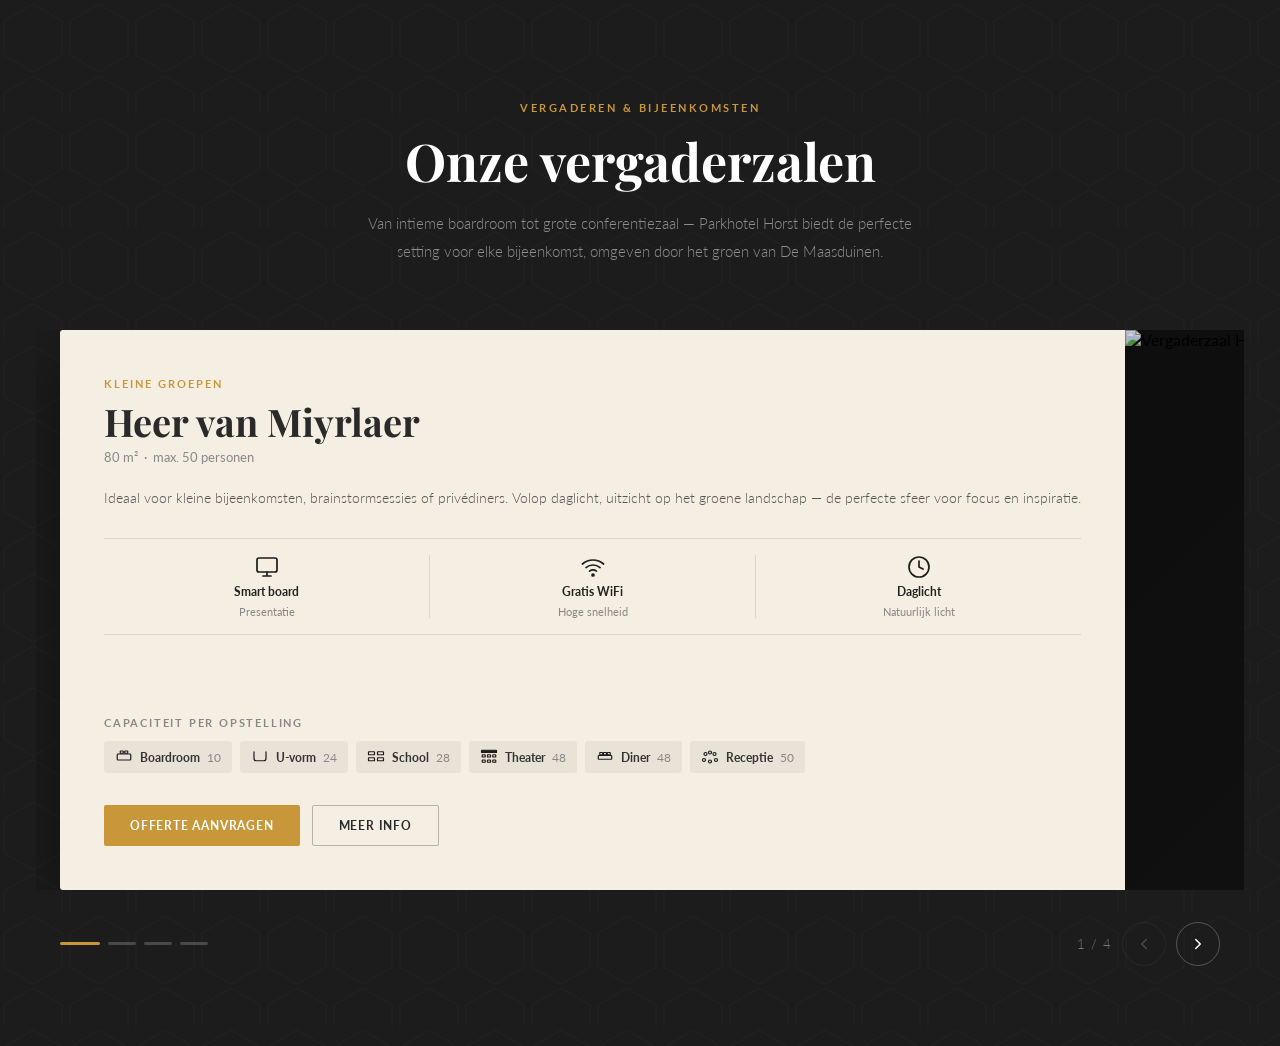
==== vergaderzalen-block-v2.html @ b18aab43 "Add vergaderzalen-block-v2: redesign met UI/UX Pro Max skill" ====
<!DOCTYPE html>
<html lang="nl">
<head>
  <meta charset="UTF-8">
  <meta name="viewport" content="width=device-width, initial-scale=1.0">
  <title>Onze vergaderzalen — Parkhotel Horst</title>
  <link rel="preconnect" href="https://fonts.googleapis.com">
  <link rel="preconnect" href="https://fonts.gstatic.com" crossorigin>
  <link href="https://fonts.googleapis.com/css2?family=Playfair+Display:wght@400;600;700&family=Lato:wght@300;400;700&display=swap" rel="stylesheet">
  <style>

/* ═══════════════════════════════════
   RESET & BASE
═══════════════════════════════════ */
*, *::before, *::after { box-sizing: border-box; margin: 0; padding: 0; }
body { font-family: 'Lato', sans-serif; background: #1c1c1c; -webkit-font-smoothing: antialiased; }
img { display: block; max-width: 100%; }
a { text-decoration: none; color: inherit; }
ul { list-style: none; }
button { cursor: pointer; font-family: inherit; }

/* ═══════════════════════════════════
   DESIGN TOKENS
═══════════════════════════════════ */
:root {
  --dark:   #1c1c1c;
  --cream:  #f5efe3;
  --gold:   #c8973a;
  --gold-h: #a97d28;
  --text:   #2a2a2a;
  --muted:  #888;
  --border: rgba(0,0,0,0.10);
  --max:    1160px;
  --radius: 2px;
}

/* ═══════════════════════════════════
   SECTIE
═══════════════════════════════════ */
.vz-section {
  background-color: var(--dark);
  background-image: url("data:image/svg+xml,%3Csvg xmlns='http://www.w3.org/2000/svg' width='66' height='114'%3E%3Cpath d='M33 4 L62 21 L62 55 L33 72 L4 55 L4 21 Z' fill='none' stroke='%23ffffff' stroke-width='0.5' opacity='0.05'/%3E%3Cpath d='M33 76 L62 93 L62 127 L33 144 L4 127 L4 93 Z' fill='none' stroke='%23ffffff' stroke-width='0.5' opacity='0.05'/%3E%3C/svg%3E");
  padding: 96px 24px 80px;
  overflow: hidden;
}

.vz-container {
  max-width: var(--max);
  margin: 0 auto;
}

/* ═══════════════════════════════════
   HEADER
═══════════════════════════════════ */
.vz-header {
  text-align: center;
  margin-bottom: 64px;
}

.vz-header__label {
  display: inline-block;
  font-size: 11px;
  font-weight: 700;
  letter-spacing: 2.5px;
  text-transform: uppercase;
  color: var(--gold);
  margin-bottom: 18px;
}

.vz-header h2 {
  font-family: 'Playfair Display', serif;
  font-size: clamp(32px, 5vw, 52px);
  font-weight: 700;
  color: #fff;
  line-height: 1.12;
  margin-bottom: 20px;
}

.vz-header p {
  color: rgba(255,255,255,0.5);
  font-size: 15px;
  line-height: 1.85;
  max-width: 560px;
  margin: 0 auto;
  font-weight: 300;
}

/* ═══════════════════════════════════
   SLIDER
═══════════════════════════════════ */
.vz-slider-outer {
  overflow: hidden;
  /* negatieve margin + padding zodat volgende slide ietsje piept */
  margin: 0 -24px;
  padding: 0 24px;
}

.vz-slider {
  display: flex;
  gap: 0;
  transition: transform 0.55s cubic-bezier(0.4, 0, 0.2, 1);
  will-change: transform;
}

/* ═══════════════════════════════════
   SLIDE
═══════════════════════════════════ */
.vz-slide {
  min-width: 100%;
  flex-shrink: 0;
  display: grid;
  grid-template-columns: 5fr 4fr;
  min-height: 560px;
  border-radius: 3px;
  overflow: hidden;
  box-shadow: 0 24px 64px rgba(0,0,0,0.45);
}

/* ═══════════════════════════════════
   KAART (links)
═══════════════════════════════════ */
.vz-card {
  background: var(--cream);
  padding: 48px 44px 44px;
  display: flex;
  flex-direction: column;
  gap: 0;
}

/* Zaal-label boven titel */
.vz-card__tag {
  font-size: 10.5px;
  font-weight: 700;
  letter-spacing: 2px;
  text-transform: uppercase;
  color: var(--gold);
  margin-bottom: 10px;
}

.vz-card__title {
  font-family: 'Playfair Display', serif;
  font-size: clamp(26px, 3.5vw, 38px);
  font-weight: 700;
  color: var(--text);
  line-height: 1.15;
  margin-bottom: 6px;
}

.vz-card__meta {
  font-size: 12.5px;
  color: var(--muted);
  font-weight: 400;
  margin-bottom: 20px;
}

.vz-card__desc {
  font-size: 14px;
  color: #555;
  line-height: 1.8;
  margin-bottom: 28px;
  font-weight: 300;
}

/* ── Faciliteiten bar ── */
.vz-icons {
  display: flex;
  border-top: 1px solid var(--border);
  border-bottom: 1px solid var(--border);
  padding: 16px 0;
  margin-bottom: 28px;
  gap: 0;
}

.vz-icon {
  flex: 1;
  display: flex;
  flex-direction: column;
  align-items: center;
  gap: 6px;
  text-align: center;
  padding: 0 10px;
}

.vz-icon + .vz-icon {
  border-left: 1px solid var(--border);
}

.vz-icon svg {
  width: 24px;
  height: 24px;
  color: var(--dark);
  flex-shrink: 0;
}

.vz-icon__label {
  font-size: 12px;
  font-weight: 700;
  color: #222;
  line-height: 1.2;
}

.vz-icon__sub {
  font-size: 11px;
  color: var(--muted);
  line-height: 1.2;
}

/* ── Capaciteit tabs ── */
.vz-cap {
  margin-bottom: 32px;
  margin-top: auto;
}

.vz-cap__title {
  font-size: 10.5px;
  font-weight: 700;
  letter-spacing: 1.8px;
  text-transform: uppercase;
  color: var(--muted);
  margin-bottom: 12px;
}

.vz-cap__grid {
  display: flex;
  flex-wrap: wrap;
  gap: 8px;
}

.vz-cap__item {
  display: flex;
  align-items: center;
  gap: 7px;
  background: rgba(0,0,0,0.05);
  border-radius: 3px;
  padding: 7px 11px;
}

.vz-cap__item svg {
  width: 18px;
  height: 18px;
  flex-shrink: 0;
  color: var(--dark);
}

.vz-cap__name {
  font-size: 12px;
  font-weight: 700;
  color: #333;
  white-space: nowrap;
}

.vz-cap__num {
  font-size: 11.5px;
  color: var(--muted);
  white-space: nowrap;
}

/* ── Knoppen ── */
.vz-btns {
  display: flex;
  gap: 12px;
  flex-wrap: wrap;
}

.btn-gold {
  display: inline-flex;
  align-items: center;
  padding: 13px 26px;
  background: var(--gold);
  color: #fff;
  font-size: 12px;
  font-weight: 700;
  letter-spacing: 0.8px;
  text-transform: uppercase;
  border: none;
  border-radius: var(--radius);
  transition: background 0.2s;
  white-space: nowrap;
}
.btn-gold:hover { background: var(--gold-h); }

.btn-outline {
  display: inline-flex;
  align-items: center;
  padding: 12px 26px;
  background: transparent;
  color: var(--text);
  font-size: 12px;
  font-weight: 700;
  letter-spacing: 0.8px;
  text-transform: uppercase;
  border: 1.5px solid rgba(0,0,0,0.25);
  border-radius: var(--radius);
  transition: all 0.2s;
  white-space: nowrap;
}
.btn-outline:hover { border-color: var(--dark); background: var(--dark); color: #fff; }

/* ═══════════════════════════════════
   FOTO (rechts)
═══════════════════════════════════ */
.vz-photo {
  position: relative;
  overflow: hidden;
  background: #111;
}

.vz-photo img {
  position: absolute;
  inset: 0;
  width: 100%;
  height: 100%;
  object-fit: cover;
  transition: transform 0.8s ease;
}

.vz-slide:hover .vz-photo img {
  transform: scale(1.04);
}

/* Subtiel gradient overlay voor diepte */
.vz-photo::after {
  content: '';
  position: absolute;
  inset: 0;
  background: linear-gradient(135deg, rgba(0,0,0,0.18) 0%, transparent 60%);
  pointer-events: none;
}

/* ═══════════════════════════════════
   NAV
═══════════════════════════════════ */
.vz-nav {
  display: flex;
  align-items: center;
  justify-content: space-between;
  margin-top: 32px;
}

.vz-dots {
  display: flex;
  gap: 8px;
}

.vz-dot {
  width: 28px;
  height: 3px;
  background: rgba(255,255,255,0.2);
  border: none;
  border-radius: 2px;
  padding: 0;
  transition: background 0.3s, width 0.3s;
  cursor: pointer;
}
.vz-dot.active {
  background: var(--gold);
  width: 40px;
}

.vz-arrows {
  display: flex;
  align-items: center;
  gap: 10px;
}

.vz-counter {
  font-size: 13px;
  color: rgba(255,255,255,0.4);
  letter-spacing: 1px;
  font-weight: 300;
  min-width: 36px;
  text-align: center;
}

.vz-arrow {
  width: 44px;
  height: 44px;
  border-radius: 50%;
  border: 1.5px solid rgba(255,255,255,0.25);
  background: transparent;
  color: #fff;
  display: flex;
  align-items: center;
  justify-content: center;
  transition: border-color 0.2s, color 0.2s, background 0.2s;
}
.vz-arrow:hover:not(:disabled) {
  border-color: var(--gold);
  color: var(--gold);
}
.vz-arrow:disabled { opacity: 0.2; cursor: default; }

.vz-arrow svg {
  width: 18px;
  height: 18px;
}

/* ═══════════════════════════════════
   MOBILE ≤ 860px
═══════════════════════════════════ */
@media (max-width: 860px) {
  .vz-section { padding: 64px 16px 56px; }
  .vz-header { margin-bottom: 44px; }
  .vz-slider-outer { margin: 0 -16px; padding: 0 16px; }

  .vz-slide {
    grid-template-columns: 1fr;
    grid-template-rows: 240px auto;
    min-height: unset;
  }

  .vz-photo { order: -1; position: relative; min-height: 240px; }
  .vz-photo img { position: absolute; }

  .vz-card { padding: 28px 20px 32px; }
  .vz-card__desc { margin-bottom: 20px; }

  .vz-cap__grid { gap: 6px; }
  .vz-cap__item { padding: 6px 9px; }

  .vz-nav { margin-top: 24px; }
}

@media (max-width: 480px) {
  .vz-btns { flex-direction: column; }
  .btn-gold, .btn-outline { justify-content: center; }
  .vz-slide { grid-template-rows: 200px auto; }
}

  </style>
</head>
<body>

<section class="vz-section">
  <div class="vz-container">

    <!-- HEADER -->
    <div class="vz-header">
      <span class="vz-header__label">Vergaderen &amp; Bijeenkomsten</span>
      <h2>Onze vergaderzalen</h2>
      <p>Van intieme boardroom tot grote conferentiezaal — Parkhotel Horst biedt de perfecte setting voor elke bijeenkomst, omgeven door het groen van De Maasduinen.</p>
    </div>

    <!-- SLIDER -->
    <div class="vz-slider-outer">
      <div class="vz-slider" id="vzSlider">

        <!-- ══ SLIDE 1: Heer van Miyrlaer ══ -->
        <div class="vz-slide">
          <div class="vz-card">
            <div class="vz-card__tag">Kleine groepen</div>
            <div class="vz-card__title">Heer van Miyrlaer</div>
            <div class="vz-card__meta">80 m² &nbsp;·&nbsp; max. 50 personen</div>
            <p class="vz-card__desc">
              Ideaal voor kleine bijeenkomsten, brainstormsessies of privédiners. Volop daglicht, uitzicht op het groene landschap — de perfecte sfeer voor focus en inspiratie.
            </p>

            <div class="vz-icons">
              <div class="vz-icon">
                <svg viewBox="0 0 24 24" fill="none" stroke="currentColor" stroke-width="1.7" stroke-linecap="round" stroke-linejoin="round"><rect x="2" y="3" width="20" height="14" rx="2"/><path d="M8 21h8M12 17v4"/></svg>
                <span class="vz-icon__label">Smart board</span>
                <span class="vz-icon__sub">Presentatie</span>
              </div>
              <div class="vz-icon">
                <svg viewBox="0 0 24 24" fill="none" stroke="currentColor" stroke-width="1.7" stroke-linecap="round" stroke-linejoin="round"><path d="M5 12.55a11 11 0 0 1 14.08 0"/><path d="M1.42 9a16 16 0 0 1 21.16 0"/><path d="M8.53 16.11a6 6 0 0 1 6.95 0"/><circle cx="12" cy="20" r="1" fill="currentColor"/></svg>
                <span class="vz-icon__label">Gratis WiFi</span>
                <span class="vz-icon__sub">Hoge snelheid</span>
              </div>
              <div class="vz-icon">
                <svg viewBox="0 0 24 24" fill="none" stroke="currentColor" stroke-width="1.7" stroke-linecap="round" stroke-linejoin="round"><circle cx="12" cy="12" r="10"/><path d="M12 6v6l4 2"/></svg>
                <span class="vz-icon__label">Daglicht</span>
                <span class="vz-icon__sub">Natuurlijk licht</span>
              </div>
            </div>

            <div class="vz-cap">
              <div class="vz-cap__title">Capaciteit per opstelling</div>
              <div class="vz-cap__grid">
                <div class="vz-cap__item">
                  <svg viewBox="0 0 24 24" fill="none" stroke="currentColor" stroke-width="1.6" stroke-linecap="round"><rect x="3" y="8" width="18" height="8" rx="1"/><rect x="7" y="4" width="4" height="3" rx="0.5"/><rect x="13" y="4" width="4" height="3" rx="0.5"/></svg>
                  <span class="vz-cap__name">Boardroom</span>
                  <span class="vz-cap__num">10</span>
                </div>
                <div class="vz-cap__item">
                  <svg viewBox="0 0 24 24" fill="none" stroke="currentColor" stroke-width="1.6" stroke-linecap="round"><path d="M4 5v9a3 3 0 0 0 3 3h10a3 3 0 0 0 3-3V5"/></svg>
                  <span class="vz-cap__name">U-vorm</span>
                  <span class="vz-cap__num">24</span>
                </div>
                <div class="vz-cap__item">
                  <svg viewBox="0 0 24 24" fill="none" stroke="currentColor" stroke-width="1.6" stroke-linecap="round"><rect x="2" y="5" width="8" height="4" rx="0.5"/><rect x="14" y="5" width="8" height="4" rx="0.5"/><rect x="2" y="13" width="8" height="4" rx="0.5"/><rect x="14" y="13" width="8" height="4" rx="0.5"/></svg>
                  <span class="vz-cap__name">School</span>
                  <span class="vz-cap__num">28</span>
                </div>
                <div class="vz-cap__item">
                  <svg viewBox="0 0 24 24" fill="none" stroke="currentColor" stroke-width="1.6" stroke-linecap="round"><rect x="2" y="3" width="20" height="3" rx="0.5" fill="currentColor"/><rect x="3" y="9" width="4" height="3" rx="0.5"/><rect x="10" y="9" width="4" height="3" rx="0.5"/><rect x="17" y="9" width="4" height="3" rx="0.5"/><rect x="3" y="16" width="4" height="3" rx="0.5"/><rect x="10" y="16" width="4" height="3" rx="0.5"/><rect x="17" y="16" width="4" height="3" rx="0.5"/></svg>
                  <span class="vz-cap__name">Theater</span>
                  <span class="vz-cap__num">48</span>
                </div>
                <div class="vz-cap__item">
                  <svg viewBox="0 0 24 24" fill="none" stroke="currentColor" stroke-width="1.6" stroke-linecap="round"><rect x="3" y="10" width="18" height="5" rx="1"/><rect x="5" y="6" width="4" height="3" rx="0.5"/><rect x="10" y="6" width="4" height="3" rx="0.5"/><rect x="15" y="6" width="4" height="3" rx="0.5"/></svg>
                  <span class="vz-cap__name">Diner</span>
                  <span class="vz-cap__num">48</span>
                </div>
                <div class="vz-cap__item">
                  <svg viewBox="0 0 24 24" fill="none" stroke="currentColor" stroke-width="1.6" stroke-linecap="round"><circle cx="6" cy="8" r="2"/><circle cx="12" cy="6" r="2"/><circle cx="18" cy="8" r="2"/><circle cx="4" cy="16" r="2"/><circle cx="12" cy="18" r="2"/><circle cx="20" cy="16" r="2"/></svg>
                  <span class="vz-cap__name">Receptie</span>
                  <span class="vz-cap__num">50</span>
                </div>
              </div>
            </div>

            <div class="vz-btns">
              <a href="#" class="btn-gold">Offerte aanvragen</a>
              <a href="#" class="btn-outline">Meer info</a>
            </div>
          </div>

          <div class="vz-photo">
            <img src="https://images.unsplash.com/photo-1517502884422-41eaead166d4?w=900&q=85" alt="Vergaderzaal Heer van Miyrlaer">
          </div>
        </div>

        <!-- ══ SLIDE 2: Huys ter Horst ══ -->
        <div class="vz-slide">
          <div class="vz-card">
            <div class="vz-card__tag">Stijlvol &amp; karaktervol</div>
            <div class="vz-card__title">Huys ter Horst</div>
            <div class="vz-card__meta">80 m² &nbsp;·&nbsp; max. 48 personen</div>
            <p class="vz-card__desc">
              Een prachtige traditionele setting met open haard, kroonluchters en kaarsen. Perfect voor intieme diners, privéborrels en vergaderingen waarbij sfeer het verschil maakt.
            </p>

            <div class="vz-icons">
              <div class="vz-icon">
                <svg viewBox="0 0 24 24" fill="none" stroke="currentColor" stroke-width="1.7" stroke-linecap="round" stroke-linejoin="round"><path d="M18 8h1a4 4 0 0 1 0 8h-1"/><path d="M2 8h16v9a4 4 0 0 1-4 4H6a4 4 0 0 1-4-4V8z"/><line x1="6" y1="1" x2="6" y2="4"/><line x1="10" y1="1" x2="10" y2="4"/><line x1="14" y1="1" x2="14" y2="4"/></svg>
                <span class="vz-icon__label">Airco</span>
                <span class="vz-icon__sub">Klimaatbeheer</span>
              </div>
              <div class="vz-icon">
                <svg viewBox="0 0 24 24" fill="none" stroke="currentColor" stroke-width="1.7" stroke-linecap="round" stroke-linejoin="round"><path d="M5 12.55a11 11 0 0 1 14.08 0"/><path d="M1.42 9a16 16 0 0 1 21.16 0"/><path d="M8.53 16.11a6 6 0 0 1 6.95 0"/><circle cx="12" cy="20" r="1" fill="currentColor"/></svg>
                <span class="vz-icon__label">Gratis WiFi</span>
                <span class="vz-icon__sub">Hoge snelheid</span>
              </div>
              <div class="vz-icon">
                <svg viewBox="0 0 24 24" fill="none" stroke="currentColor" stroke-width="1.7" stroke-linecap="round" stroke-linejoin="round"><path d="M12 2C6.48 2 2 6.48 2 12s4.48 10 10 10 10-4.48 10-10S17.52 2 12 2z"/><path d="M8 14s1.5 2 4 2 4-2 4-2"/><line x1="9" y1="9" x2="9.01" y2="9"/><line x1="15" y1="9" x2="15.01" y2="9"/></svg>
                <span class="vz-icon__label">Sfeerverlichting</span>
                <span class="vz-icon__sub">Open haard</span>
              </div>
            </div>

            <div class="vz-cap">
              <div class="vz-cap__title">Capaciteit per opstelling</div>
              <div class="vz-cap__grid">
                <div class="vz-cap__item">
                  <svg viewBox="0 0 24 24" fill="none" stroke="currentColor" stroke-width="1.6" stroke-linecap="round"><path d="M4 5v9a3 3 0 0 0 3 3h10a3 3 0 0 0 3-3V5"/></svg>
                  <span class="vz-cap__name">U-vorm</span>
                  <span class="vz-cap__num">24</span>
                </div>
                <div class="vz-cap__item">
                  <svg viewBox="0 0 24 24" fill="none" stroke="currentColor" stroke-width="1.6" stroke-linecap="round"><rect x="4" y="4" width="16" height="16" rx="1" fill="none"/><rect x="7" y="7" width="10" height="10" rx="0.5" fill="none"/></svg>
                  <span class="vz-cap__name">Carré</span>
                  <span class="vz-cap__num">28</span>
                </div>
                <div class="vz-cap__item">
                  <svg viewBox="0 0 24 24" fill="none" stroke="currentColor" stroke-width="1.6" stroke-linecap="round"><rect x="2" y="3" width="20" height="3" rx="0.5" fill="currentColor"/><rect x="3" y="9" width="4" height="3" rx="0.5"/><rect x="10" y="9" width="4" height="3" rx="0.5"/><rect x="17" y="9" width="4" height="3" rx="0.5"/></svg>
                  <span class="vz-cap__name">Theater</span>
                  <span class="vz-cap__num">48</span>
                </div>
                <div class="vz-cap__item">
                  <svg viewBox="0 0 24 24" fill="none" stroke="currentColor" stroke-width="1.6" stroke-linecap="round"><rect x="2" y="5" width="8" height="4" rx="0.5"/><rect x="14" y="5" width="8" height="4" rx="0.5"/></svg>
                  <span class="vz-cap__name">School</span>
                  <span class="vz-cap__num">24</span>
                </div>
                <div class="vz-cap__item">
                  <svg viewBox="0 0 24 24" fill="none" stroke="currentColor" stroke-width="1.6" stroke-linecap="round"><rect x="3" y="10" width="18" height="5" rx="1"/><rect x="5" y="6" width="4" height="3" rx="0.5"/><rect x="10" y="6" width="4" height="3" rx="0.5"/><rect x="15" y="6" width="4" height="3" rx="0.5"/></svg>
                  <span class="vz-cap__name">Diner</span>
                  <span class="vz-cap__num">48</span>
                </div>
              </div>
            </div>

            <div class="vz-btns">
              <a href="#" class="btn-gold">Offerte aanvragen</a>
              <a href="#" class="btn-outline">Meer info</a>
            </div>
          </div>

          <div class="vz-photo">
            <img src="https://images.unsplash.com/photo-1600508774634-4e11d34730e2?w=900&q=85" alt="Huys ter Horst">
          </div>
        </div>

        <!-- ══ SLIDE 3: Terpse Zaal ══ -->
        <div class="vz-slide">
          <div class="vz-card">
            <div class="vz-card__tag">Grote evenementen</div>
            <div class="vz-card__title">Terpse Zaal</div>
            <div class="vz-card__meta">350 m² &nbsp;·&nbsp; max. 250 personen</div>
            <p class="vz-card__desc">
              Onze grootste multifunctionele zaal voor conferenties, productlanceringen en gala-diners. State-of-the-art AV-apparatuur en volledig op maat in te richten voor elk groot evenement.
            </p>

            <div class="vz-icons">
              <div class="vz-icon">
                <svg viewBox="0 0 24 24" fill="none" stroke="currentColor" stroke-width="1.7" stroke-linecap="round" stroke-linejoin="round"><polygon points="23 7 16 12 23 17 23 7"/><rect x="1" y="5" width="15" height="14" rx="2"/></svg>
                <span class="vz-icon__label">Beamer HD</span>
                <span class="vz-icon__sub">Videoconf.</span>
              </div>
              <div class="vz-icon">
                <svg viewBox="0 0 24 24" fill="none" stroke="currentColor" stroke-width="1.7" stroke-linecap="round" stroke-linejoin="round"><path d="M5 12.55a11 11 0 0 1 14.08 0"/><path d="M1.42 9a16 16 0 0 1 21.16 0"/><path d="M8.53 16.11a6 6 0 0 1 6.95 0"/><circle cx="12" cy="20" r="1" fill="currentColor"/></svg>
                <span class="vz-icon__label">Gratis WiFi</span>
                <span class="vz-icon__sub">Hoge snelheid</span>
              </div>
              <div class="vz-icon">
                <svg viewBox="0 0 24 24" fill="none" stroke="currentColor" stroke-width="1.7" stroke-linecap="round" stroke-linejoin="round"><rect x="3" y="3" width="18" height="18" rx="2"/><path d="M3 9h18M9 21V9"/></svg>
                <span class="vz-icon__label">Volledig modulair</span>
                <span class="vz-icon__sub">Flexibel</span>
              </div>
            </div>

            <div class="vz-cap">
              <div class="vz-cap__title">Capaciteit per opstelling</div>
              <div class="vz-cap__grid">
                <div class="vz-cap__item">
                  <svg viewBox="0 0 24 24" fill="none" stroke="currentColor" stroke-width="1.6" stroke-linecap="round"><path d="M4 5v9a3 3 0 0 0 3 3h10a3 3 0 0 0 3-3V5"/></svg>
                  <span class="vz-cap__name">U-vorm</span>
                  <span class="vz-cap__num">60</span>
                </div>
                <div class="vz-cap__item">
                  <svg viewBox="0 0 24 24" fill="none" stroke="currentColor" stroke-width="1.6" stroke-linecap="round"><rect x="2" y="5" width="8" height="4" rx="0.5"/><rect x="14" y="5" width="8" height="4" rx="0.5"/><rect x="2" y="13" width="8" height="4" rx="0.5"/><rect x="14" y="13" width="8" height="4" rx="0.5"/></svg>
                  <span class="vz-cap__name">School</span>
                  <span class="vz-cap__num">100</span>
                </div>
                <div class="vz-cap__item">
                  <svg viewBox="0 0 24 24" fill="none" stroke="currentColor" stroke-width="1.6" stroke-linecap="round"><rect x="2" y="3" width="20" height="3" rx="0.5" fill="currentColor"/><rect x="3" y="9" width="4" height="3" rx="0.5"/><rect x="10" y="9" width="4" height="3" rx="0.5"/><rect x="17" y="9" width="4" height="3" rx="0.5"/></svg>
                  <span class="vz-cap__name">Theater</span>
                  <span class="vz-cap__num">200</span>
                </div>
                <div class="vz-cap__item">
                  <svg viewBox="0 0 24 24" fill="none" stroke="currentColor" stroke-width="1.6" stroke-linecap="round"><rect x="3" y="10" width="18" height="5" rx="1"/><rect x="5" y="6" width="4" height="3" rx="0.5"/></svg>
                  <span class="vz-cap__name">Diner</span>
                  <span class="vz-cap__num">150</span>
                </div>
                <div class="vz-cap__item">
                  <svg viewBox="0 0 24 24" fill="none" stroke="currentColor" stroke-width="1.6" stroke-linecap="round"><circle cx="6" cy="8" r="2"/><circle cx="12" cy="6" r="2"/><circle cx="18" cy="8" r="2"/><circle cx="4" cy="16" r="2"/><circle cx="12" cy="18" r="2"/><circle cx="20" cy="16" r="2"/></svg>
                  <span class="vz-cap__name">Receptie</span>
                  <span class="vz-cap__num">250</span>
                </div>
              </div>
            </div>

            <div class="vz-btns">
              <a href="#" class="btn-gold">Offerte aanvragen</a>
              <a href="#" class="btn-outline">Meer info</a>
            </div>
          </div>

          <div class="vz-photo">
            <img src="https://images.unsplash.com/photo-1431540015161-0bf868a2d407?w=900&q=85" alt="Terpse Zaal">
          </div>
        </div>

        <!-- ══ SLIDE 4: Horster Zaal ══ -->
        <div class="vz-slide">
          <div class="vz-card">
            <div class="vz-card__tag">Middelgrote groepen</div>
            <div class="vz-card__title">Horster Zaal</div>
            <div class="vz-card__meta">160 m² &nbsp;·&nbsp; max. 80 personen</div>
            <p class="vz-card__desc">
              De veelzijdige keuze voor seminars, trainingen en vergaderingen. Daglicht, modern interieur en directe toegang tot het terras — alle comfort voor een productieve dag.
            </p>

            <div class="vz-icons">
              <div class="vz-icon">
                <svg viewBox="0 0 24 24" fill="none" stroke="currentColor" stroke-width="1.7" stroke-linecap="round" stroke-linejoin="round"><path d="M18 8h1a4 4 0 0 1 0 8h-1"/><path d="M2 8h16v9a4 4 0 0 1-4 4H6a4 4 0 0 1-4-4V8z"/></svg>
                <span class="vz-icon__label">Airco</span>
                <span class="vz-icon__sub">Klimaatbeheer</span>
              </div>
              <div class="vz-icon">
                <svg viewBox="0 0 24 24" fill="none" stroke="currentColor" stroke-width="1.7" stroke-linecap="round" stroke-linejoin="round"><path d="M3 9l9-7 9 7v11a2 2 0 0 1-2 2H5a2 2 0 0 1-2-2z"/><polyline points="9 22 9 12 15 12 15 22"/></svg>
                <span class="vz-icon__label">Terras</span>
                <span class="vz-icon__sub">Directe toegang</span>
              </div>
              <div class="vz-icon">
                <svg viewBox="0 0 24 24" fill="none" stroke="currentColor" stroke-width="1.7" stroke-linecap="round" stroke-linejoin="round"><path d="M5 12.55a11 11 0 0 1 14.08 0"/><path d="M1.42 9a16 16 0 0 1 21.16 0"/><path d="M8.53 16.11a6 6 0 0 1 6.95 0"/><circle cx="12" cy="20" r="1" fill="currentColor"/></svg>
                <span class="vz-icon__label">Gratis WiFi</span>
                <span class="vz-icon__sub">Hoge snelheid</span>
              </div>
            </div>

            <div class="vz-cap">
              <div class="vz-cap__title">Capaciteit per opstelling</div>
              <div class="vz-cap__grid">
                <div class="vz-cap__item">
                  <svg viewBox="0 0 24 24" fill="none" stroke="currentColor" stroke-width="1.6" stroke-linecap="round"><rect x="3" y="8" width="18" height="8" rx="1"/><rect x="7" y="4" width="4" height="3" rx="0.5"/><rect x="13" y="4" width="4" height="3" rx="0.5"/></svg>
                  <span class="vz-cap__name">Boardroom</span>
                  <span class="vz-cap__num">20</span>
                </div>
                <div class="vz-cap__item">
                  <svg viewBox="0 0 24 24" fill="none" stroke="currentColor" stroke-width="1.6" stroke-linecap="round"><path d="M4 5v9a3 3 0 0 0 3 3h10a3 3 0 0 0 3-3V5"/></svg>
                  <span class="vz-cap__name">U-vorm</span>
                  <span class="vz-cap__num">36</span>
                </div>
                <div class="vz-cap__item">
                  <svg viewBox="0 0 24 24" fill="none" stroke="currentColor" stroke-width="1.6" stroke-linecap="round"><rect x="2" y="3" width="20" height="3" rx="0.5" fill="currentColor"/><rect x="3" y="9" width="4" height="3" rx="0.5"/><rect x="10" y="9" width="4" height="3" rx="0.5"/><rect x="17" y="9" width="4" height="3" rx="0.5"/></svg>
                  <span class="vz-cap__name">Theater</span>
                  <span class="vz-cap__num">80</span>
                </div>
                <div class="vz-cap__item">
                  <svg viewBox="0 0 24 24" fill="none" stroke="currentColor" stroke-width="1.6" stroke-linecap="round"><rect x="3" y="10" width="18" height="5" rx="1"/><rect x="5" y="6" width="4" height="3" rx="0.5"/></svg>
                  <span class="vz-cap__name">Diner</span>
                  <span class="vz-cap__num">70</span>
                </div>
              </div>
            </div>

            <div class="vz-btns">
              <a href="#" class="btn-gold">Offerte aanvragen</a>
              <a href="#" class="btn-outline">Meer info</a>
            </div>
          </div>

          <div class="vz-photo">
            <img src="https://images.unsplash.com/photo-1497366216548-37526070297c?w=900&q=85" alt="Horster Zaal">
          </div>
        </div>

      </div><!-- /vz-slider -->
    </div><!-- /vz-slider-outer -->

    <!-- NAV -->
    <div class="vz-nav">
      <div class="vz-dots" id="vzDots">
        <button class="vz-dot active" data-i="0" aria-label="Zaal 1"></button>
        <button class="vz-dot" data-i="1" aria-label="Zaal 2"></button>
        <button class="vz-dot" data-i="2" aria-label="Zaal 3"></button>
        <button class="vz-dot" data-i="3" aria-label="Zaal 4"></button>
      </div>
      <div class="vz-arrows">
        <span class="vz-counter" id="vzCounter">1 / 4</span>
        <button class="vz-arrow" id="vzPrev" disabled aria-label="Vorige">
          <svg viewBox="0 0 24 24" fill="none" stroke="currentColor" stroke-width="2" stroke-linecap="round" stroke-linejoin="round"><polyline points="15 18 9 12 15 6"/></svg>
        </button>
        <button class="vz-arrow" id="vzNext" aria-label="Volgende">
          <svg viewBox="0 0 24 24" fill="none" stroke="currentColor" stroke-width="2" stroke-linecap="round" stroke-linejoin="round"><polyline points="9 18 15 12 9 6"/></svg>
        </button>
      </div>
    </div>

  </div><!-- /vz-container -->
</section>

<script>
(function () {
  const slider  = document.getElementById('vzSlider');
  const prev    = document.getElementById('vzPrev');
  const next    = document.getElementById('vzNext');
  const counter = document.getElementById('vzCounter');
  const dots    = document.querySelectorAll('.vz-dot');
  const slides  = slider.querySelectorAll('.vz-slide');
  const total   = slides.length;
  let cur = 0;

  function goTo(n) {
    cur = Math.max(0, Math.min(n, total - 1));
    const w = slides[0].offsetWidth;
    slider.style.transform = `translateX(-${cur * w}px)`;
    counter.textContent = `${cur + 1} / ${total}`;
    prev.disabled = cur === 0;
    next.disabled = cur === total - 1;
    dots.forEach((d, i) => d.classList.toggle('active', i === cur));
  }

  prev.addEventListener('click', () => goTo(cur - 1));
  next.addEventListener('click', () => goTo(cur + 1));
  dots.forEach(d => d.addEventListener('click', () => goTo(+d.dataset.i)));

  // Touch swipe
  let sx = 0;
  slider.addEventListener('touchstart', e => { sx = e.touches[0].clientX; }, { passive: true });
  slider.addEventListener('touchend',   e => {
    const dx = e.changedTouches[0].clientX - sx;
    if (Math.abs(dx) > 50) goTo(dx < 0 ? cur + 1 : cur - 1);
  });

  // Keyboard
  document.addEventListener('keydown', e => {
    if (e.key === 'ArrowLeft')  goTo(cur - 1);
    if (e.key === 'ArrowRight') goTo(cur + 1);
  });

  // Recalculate on resize
  window.addEventListener('resize', () => goTo(cur));

  goTo(0);
})();
</script>

</body>
</html>
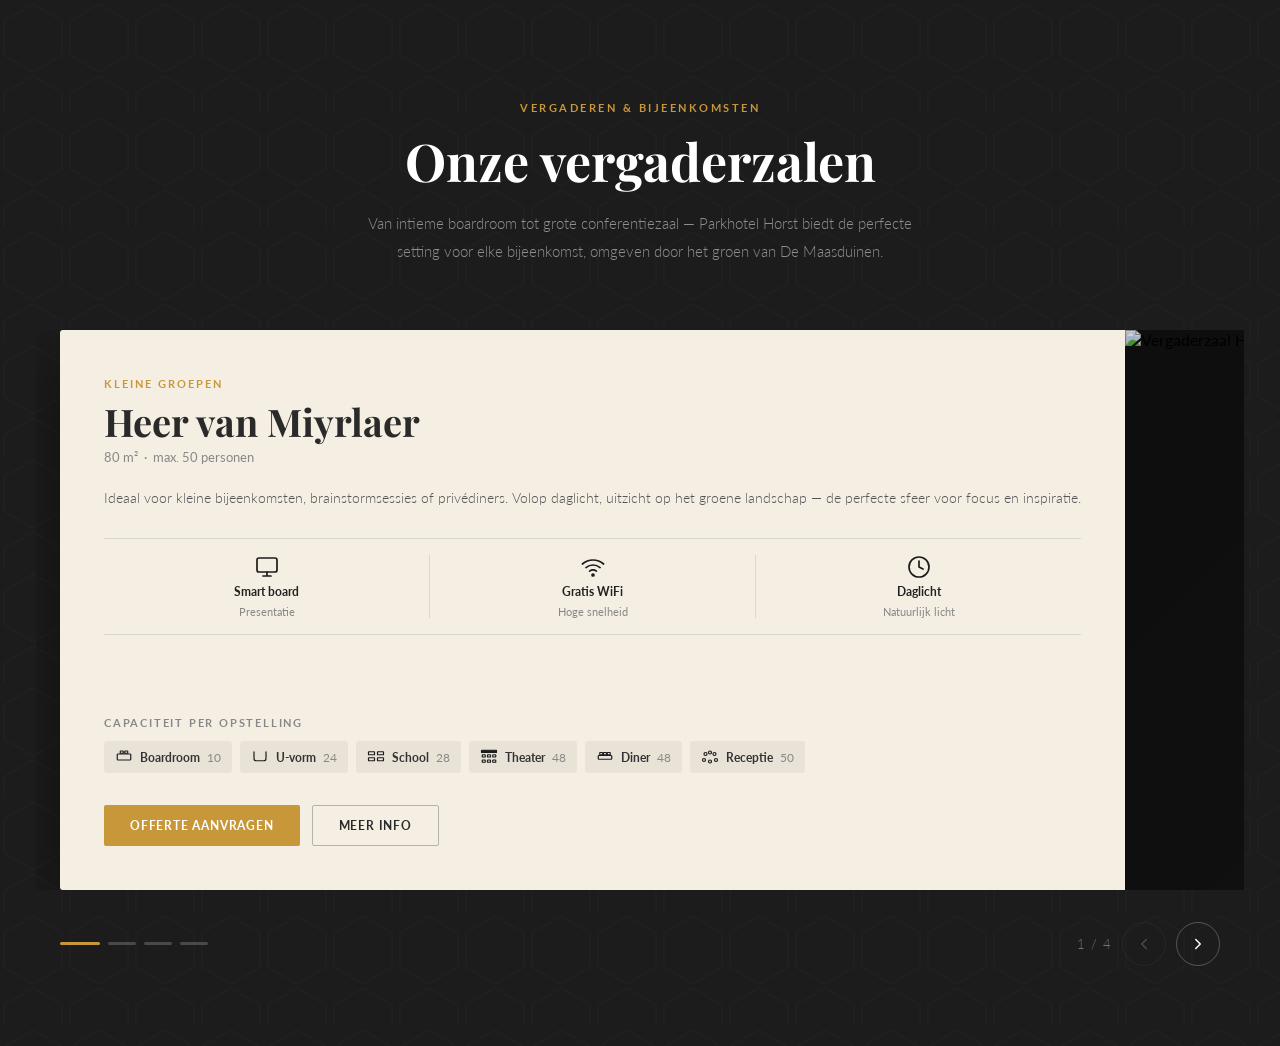
==== commit 54627a6c: "Fix: foto kolom 1fr 1fr zodat foto gelijke breedte krijgt" ====
--- a/vergaderzalen-block-v2.html
+++ b/vergaderzalen-block-v2.html
@@ -109,7 +109,7 @@
   min-width: 100%;
   flex-shrink: 0;
   display: grid;
-  grid-template-columns: 5fr 4fr;
+  grid-template-columns: 1fr 1fr;
   min-height: 560px;
   border-radius: 3px;
   overflow: hidden;
@@ -303,6 +303,8 @@
   position: relative;
   overflow: hidden;
   background: #111;
+  min-height: 560px;
+  height: 100%;
 }
 
 .vz-photo img {
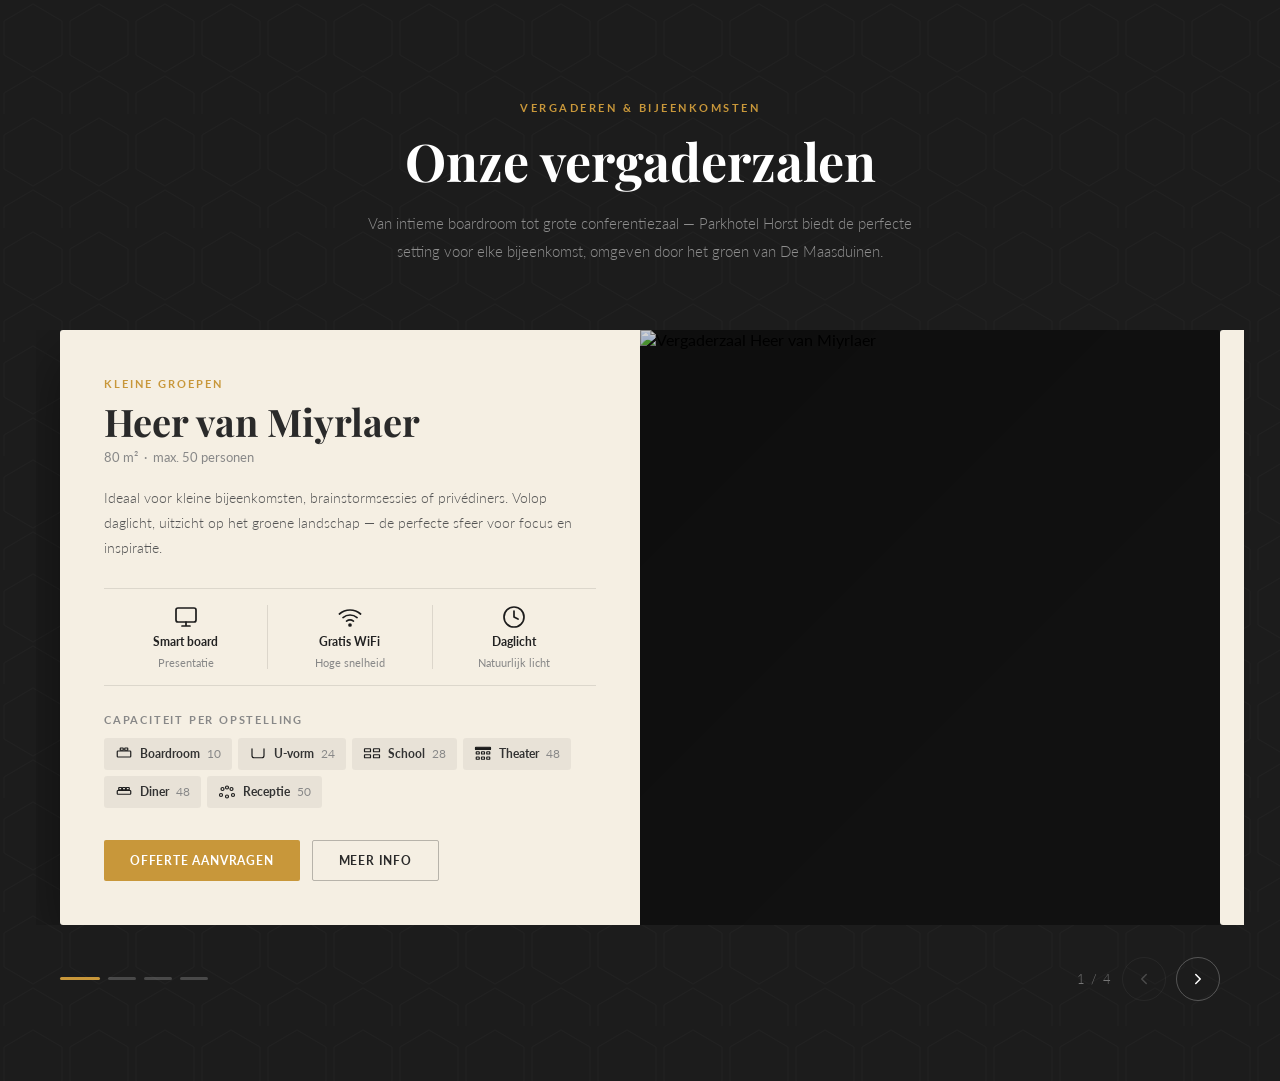
==== commit af43b061: "Fix: minmax(0,1fr) grid kolommen zodat foto gelijke ruimte krijgt" ====
--- a/vergaderzalen-block-v2.html
+++ b/vergaderzalen-block-v2.html
@@ -107,9 +107,10 @@
 ═══════════════════════════════════ */
 .vz-slide {
   min-width: 100%;
+  width: 100%;
   flex-shrink: 0;
   display: grid;
-  grid-template-columns: 1fr 1fr;
+  grid-template-columns: minmax(0, 1fr) minmax(0, 1fr);
   min-height: 560px;
   border-radius: 3px;
   overflow: hidden;
@@ -125,6 +126,7 @@
   display: flex;
   flex-direction: column;
   gap: 0;
+  min-width: 0; /* voorkomt dat kaart buiten grid-kolom loopt */
 }
 
 /* Zaal-label boven titel */
@@ -223,7 +225,8 @@
 .vz-cap__grid {
   display: flex;
   flex-wrap: wrap;
-  gap: 8px;
+  gap: 6px;
+  overflow: hidden;
 }
 
 .vz-cap__item {
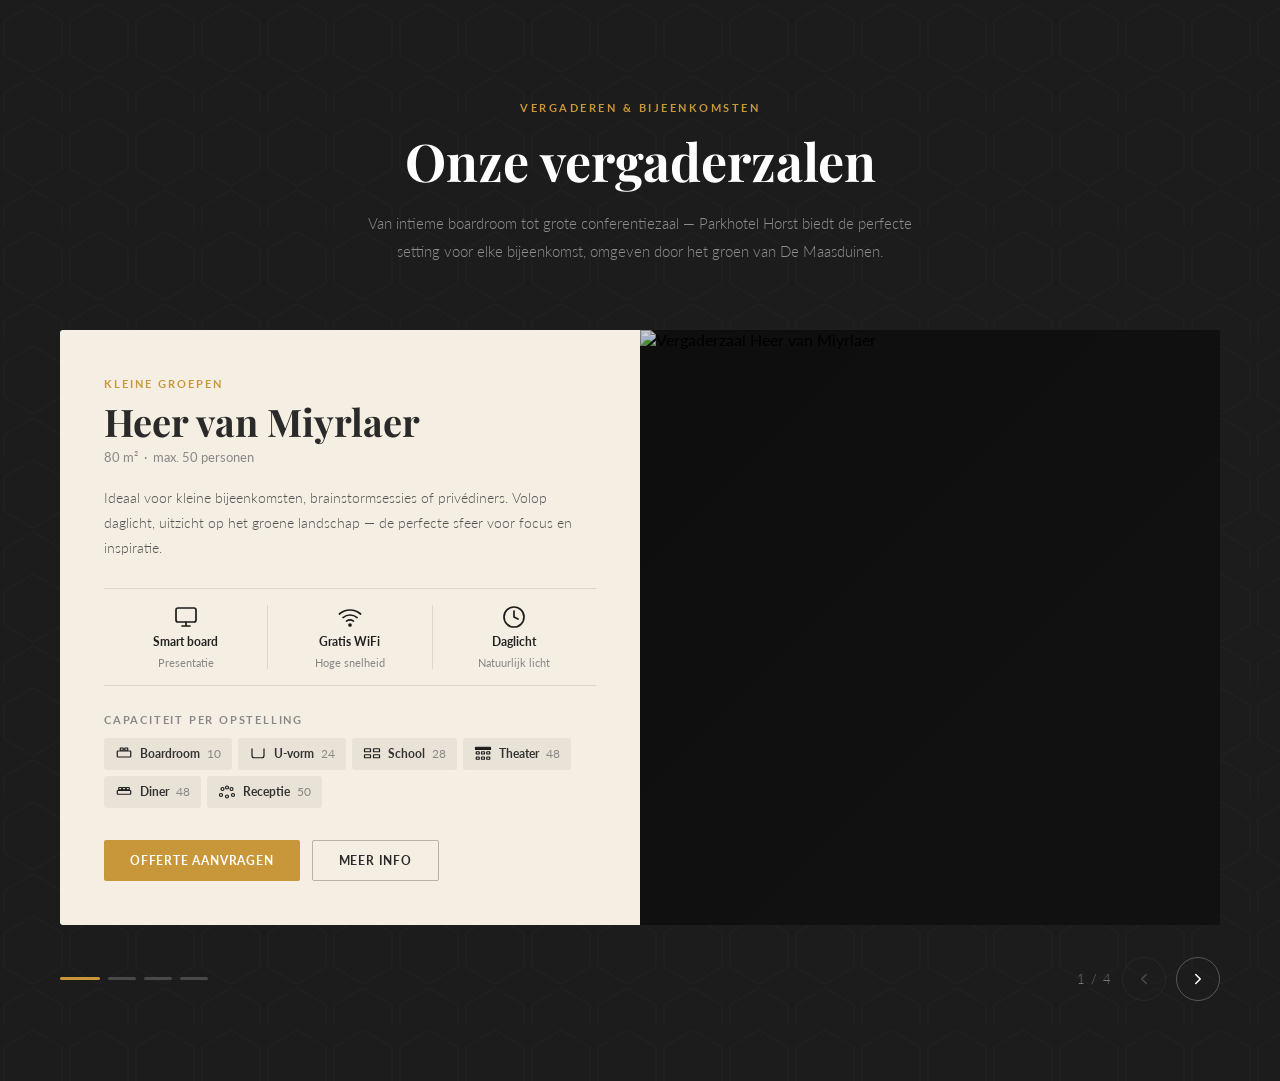
==== commit ef535fac: "Fix: overflow:hidden op slider-outer, verwijder negatieve margin" ====
--- a/vergaderzalen-block-v2.html
+++ b/vergaderzalen-block-v2.html
@@ -90,9 +90,6 @@
 ═══════════════════════════════════ */
 .vz-slider-outer {
   overflow: hidden;
-  /* negatieve margin + padding zodat volgende slide ietsje piept */
-  margin: 0 -24px;
-  padding: 0 24px;
 }
 
 .vz-slider {
